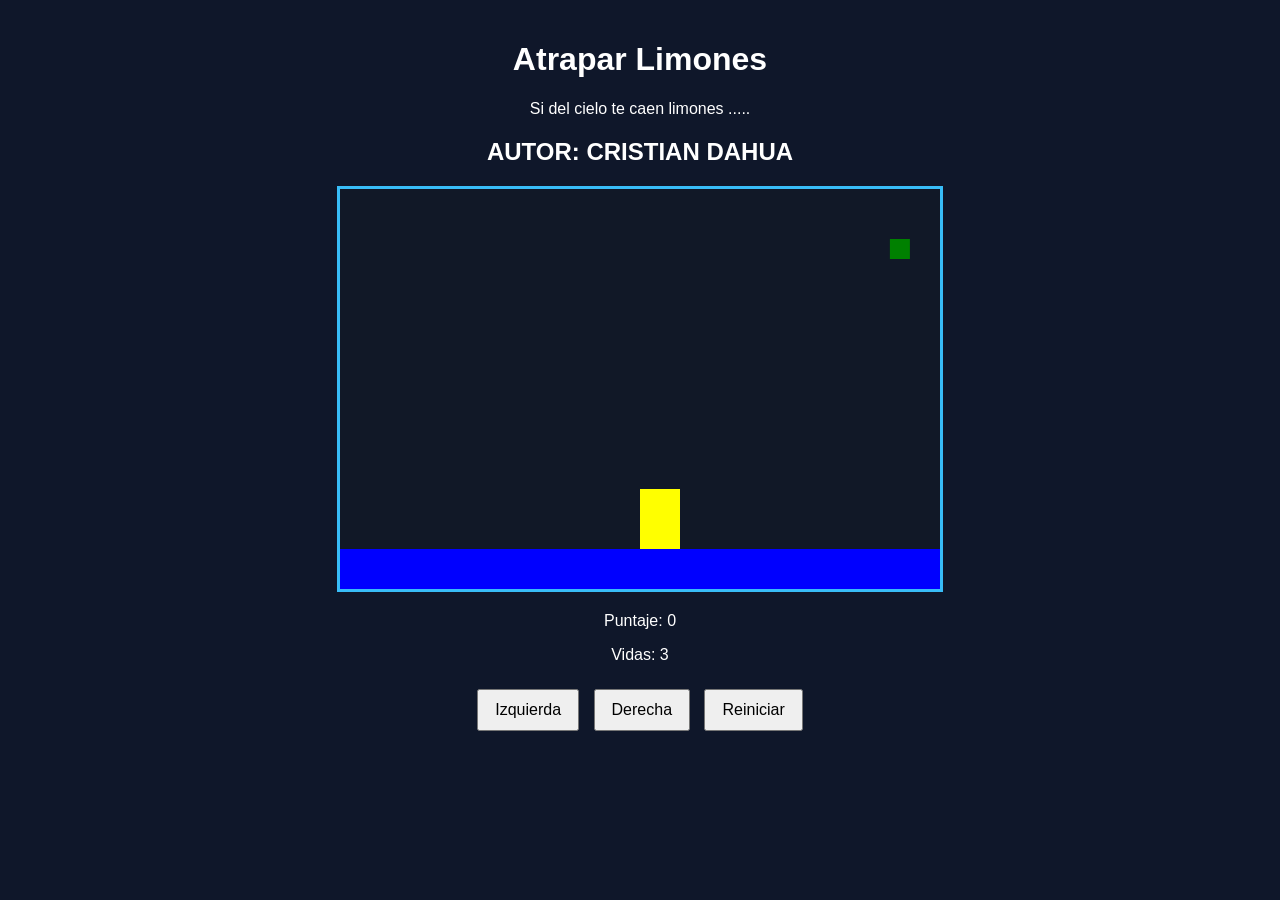
==== index.html @ 19514ef2 "renombrando html principal" ====
<!DOCTYPE html>
<html>
<head>
  <title>Caza Estrellas</title>
  <link rel="stylesheet" href="limones.css">
  <script src="utils.js"></script>
</head>
<body onload="iniciar()">
  <div class="contenedor">
    <h1>Atrapar Limones</h1>
    <p>Si del cielo te caen limones ..... </p>
    <h2>AUTOR: CRISTIAN DAHUA</h2>
    <canvas id="areaJuego" width="600" height="400"></canvas>
    <div class="panel">
      <p>Puntaje: <span id="txtPuntaje">0</span></p>
      <p>Vidas: <span id="txtVidas">3</span></p>
    </div>
    <div class="botones">
      <button onclick="moverIzquierda()">Izquierda</button>
      <button onclick="moverDerecha()">Derecha</button>
      <button onclick="reiniciar();">Reiniciar</button>
    </div>
  </div>
  
  <script src="limones.js"></script>
</body>
</html>
---- limones.css ----
body {
  font-family: Arial, sans-serif;
  background-color: #0f172a;
  color: white;
  text-align: center;
  margin: 0;
  padding: 20px;
}

.contenedor {
  max-width: 800px;
  margin: 0 auto;
}

canvas {
  background-color: #111827;
  border: 3px solid #38bdf8;
  display: block;
  margin: 20px auto;
}

.panel {
  margin: 20px 0;
}

.botones button {
  margin: 5px;
  padding: 10px 16px;
  font-size: 16px;
  cursor: pointer;
}
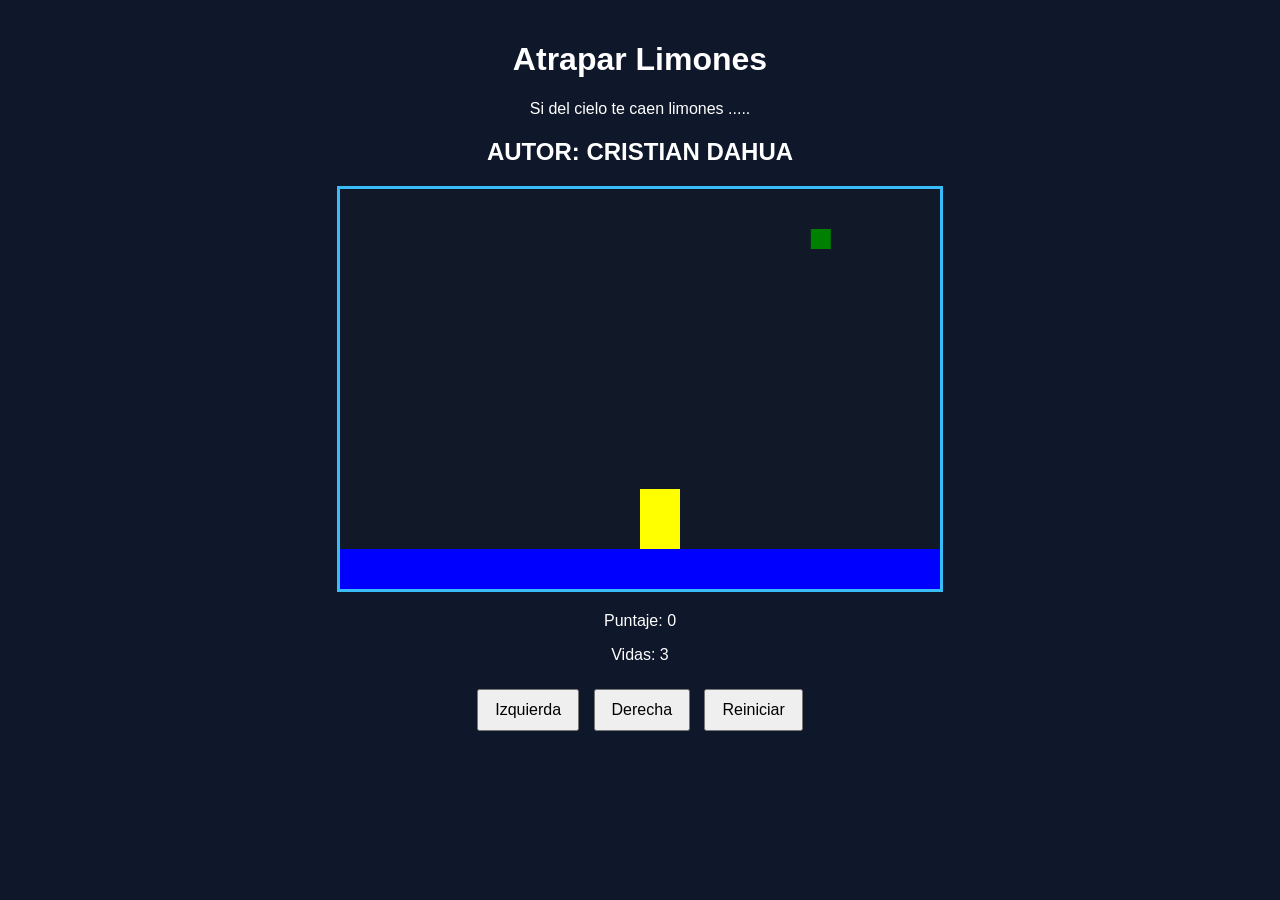
==== commit 93636960: "cambio de titulo de la pagina" ====
--- a/index.html
+++ b/index.html
@@ -1,7 +1,7 @@
 <!DOCTYPE html>
 <html>
 <head>
-  <title>Caza Estrellas</title>
+  <title>Caza Limones</title>
   <link rel="stylesheet" href="limones.css">
   <script src="utils.js"></script>
 </head>
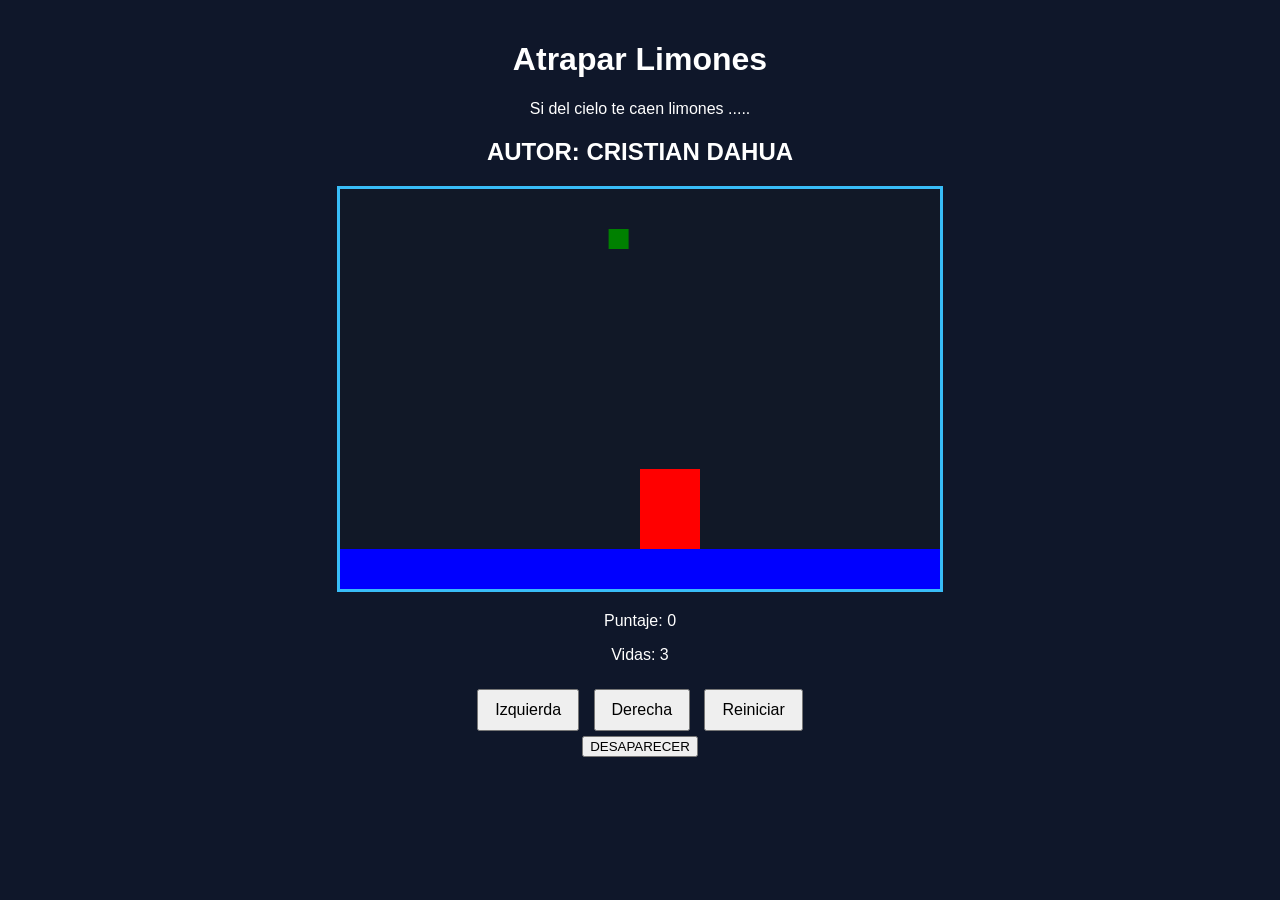
==== commit 5eb8bd9f: "CAMBIOS COLOR Y TAMAÑO PERSONAJE" ====
--- a/index.html
+++ b/index.html
@@ -20,6 +20,7 @@
       <button onclick="moverDerecha()">Derecha</button>
       <button onclick="reiniciar();">Reiniciar</button>
     </div>
+    <button onclick="desaparecerPersonaje()">DESAPARECER</button>
   </div>
   
   <script src="limones.js"></script>
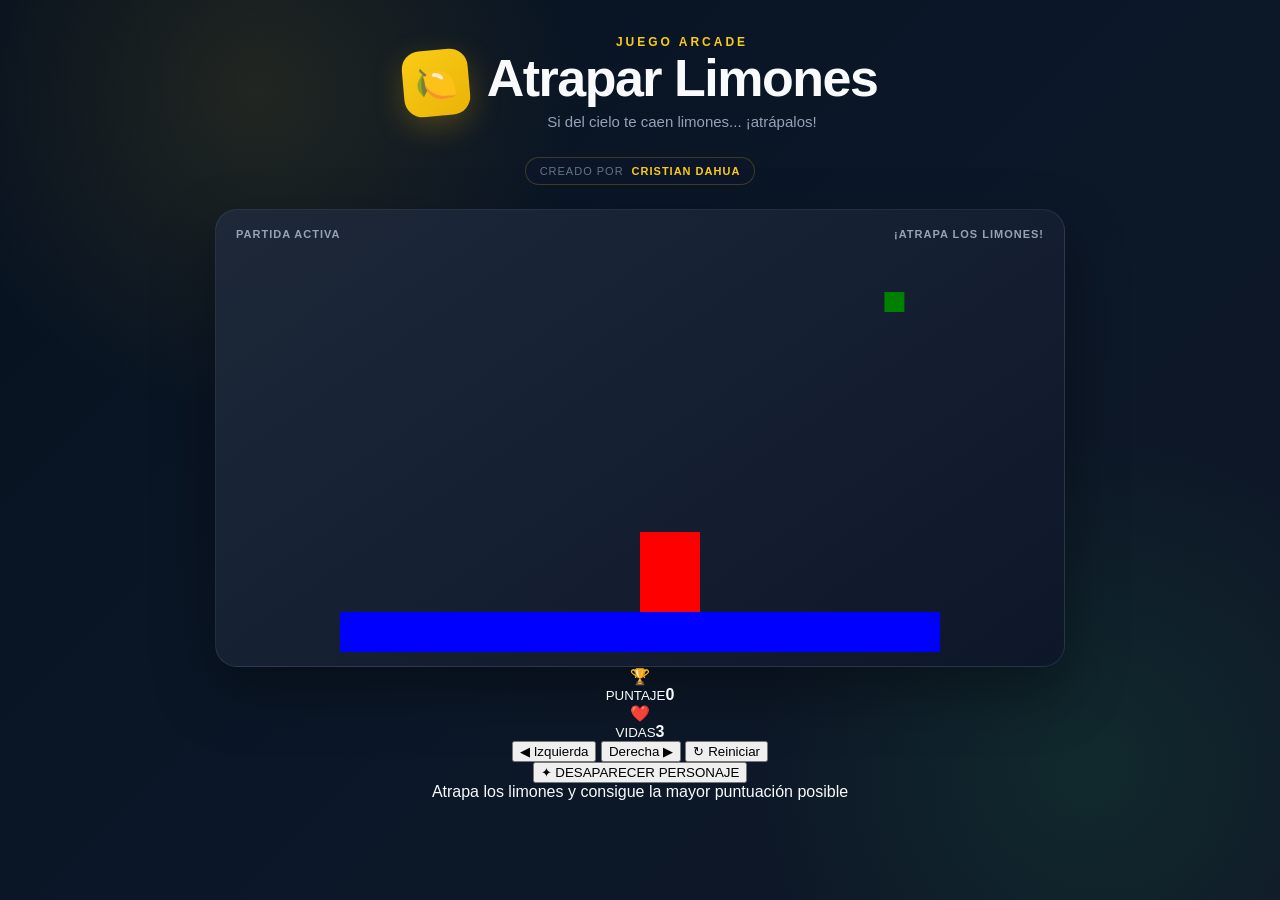
==== commit d2a73bd9: "mejoras visuales con ChatGPT" ====
--- a/index.html
+++ b/index.html
@@ -7,22 +7,51 @@
 </head>
 <body onload="iniciar()">
   <div class="contenedor">
-    <h1>Atrapar Limones</h1>
-    <p>Si del cielo te caen limones ..... </p>
-    <h2>AUTOR: CRISTIAN DAHUA</h2>
-    <canvas id="areaJuego" width="600" height="400"></canvas>
+    <header class="encabezado">
+      <div class="insignia">🍋</div>
+      <div>
+        <p class="etiqueta">JUEGO ARCADE</p>
+        <h1>Atrapar Limones</h1>
+        <p class="subtitulo">Si del cielo te caen limones... ¡atrápalos!</p>
+      </div>
+    </header>
+
+    <div class="autor">
+      <span>CREADO POR</span>
+      <strong>CRISTIAN DAHUA</strong>
+    </div>
+
+    <section class="zona-juego">
+      <div class="barra-superior">
+        <div class="estado"><span class="punto"></span><span>PARTIDA ACTIVA</span></div>
+        <div class="objetivo">¡ATRAPA LOS LIMONES!</div>
+      </div>
+      <canvas id="areaJuego" width="600" height="400"></canvas>
+    </section>
+
     <div class="panel">
-      <p>Puntaje: <span id="txtPuntaje">0</span></p>
-      <p>Vidas: <span id="txtVidas">3</span></p>
+      <div class="marcador">
+        <span class="icono">🏆</span>
+        <div><small>PUNTAJE</small><strong id="txtPuntaje">0</strong></div>
+      </div>
+      <div class="separador"></div>
+      <div class="marcador">
+        <span class="icono">❤️</span>
+        <div><small>VIDAS</small><strong id="txtVidas">3</strong></div>
+      </div>
     </div>
+
     <div class="botones">
-      <button onclick="moverIzquierda()">Izquierda</button>
-      <button onclick="moverDerecha()">Derecha</button>
-      <button onclick="reiniciar();">Reiniciar</button>
+      <button class="btn btn-izquierda" onclick="moverIzquierda()"><span>◀</span> Izquierda</button>
+      <button class="btn btn-derecha" onclick="moverDerecha()">Derecha <span>▶</span></button>
+      <button class="btn btn-reiniciar" onclick="reiniciar();">↻ Reiniciar</button>
     </div>
-    <button onclick="desaparecerPersonaje()">DESAPARECER</button>
+
+    <button class="btn-desaparecer" onclick="desaparecerPersonaje()">✦ DESAPARECER PERSONAJE</button>
+
+    <footer>Atrapa los limones y consigue la mayor puntuación posible</footer>
   </div>
-  
+
   <script src="limones.js"></script>
 </body>
-</html>+</html>
--- a/limones.css
+++ b/limones.css
@@ -1,31 +1,96 @@
+* {
+  box-sizing: border-box;
+}
+
 body {
-  font-family: Arial, sans-serif;
-  background-color: #0f172a;
-  color: white;
+  font-family: "Segoe UI", Arial, sans-serif;
+  background:
+    radial-gradient(circle at 20% 10%, rgba(250,204,21,.10), transparent 25%),
+    radial-gradient(circle at 85% 85%, rgba(34,197,94,.10), transparent 25%),
+    linear-gradient(135deg, #07111f, #0b1728 50%, #101827);
+  color: #f8fafc;
   text-align: center;
   margin: 0;
-  padding: 20px;
+  padding: 35px 18px 45px;
+  min-height: 100vh;
 }
 
 .contenedor {
-  max-width: 800px;
-  margin: 0 auto;
+  width: min(850px, 100%);
+  margin: auto;
 }
 
-canvas {
-  background-color: #111827;
-  border: 3px solid #38bdf8;
-  display: block;
-  margin: 20px auto;
+.encabezado {
+  display: flex;
+  align-items: center;
+  justify-content: center;
+  gap: 18px;
+  margin-bottom: 12px;
 }
 
-.panel {
-  margin: 20px 0;
+.insignia {
+  width: 66px;
+  height: 66px;
+  display: grid;
+  place-items: center;
+  border-radius: 18px;
+  background: linear-gradient(145deg, #facc15, #eab308);
+  box-shadow: 0 10px 30px rgba(234,179,8,.25);
+  font-size: 34px;
+  transform: rotate(-5deg);
 }
 
-.botones button {
-  margin: 5px;
-  padding: 10px 16px;
-  font-size: 16px;
-  cursor: pointer;
+.etiqueta {
+  margin: 0 0 3px;
+  color: #facc15;
+  font-size: 12px;
+  font-weight: 800;
+  letter-spacing: 3px;
+}
+
+h1 {
+  margin: 0;
+  font-size: clamp(34px, 6vw, 52px);
+  line-height: 1;
+  letter-spacing: -1.5px;
+}
+
+.subtitulo {
+  margin: 9px 0 0;
+  color: #94a3b8;
+  font-size: 15px;
+}
+
+.autor {
+  display: inline-flex;
+  gap: 8px;
+  margin: 15px auto 24px;
+  padding: 7px 14px;
+  border: 1px solid rgba(250,204,21,.20);
+  border-radius: 999px;
+  background: rgba(15,23,42,.72);
+  font-size: 11px;
+  letter-spacing: 1px;
+}
+
+.autor span { color: #64748b; }
+.autor strong { color: #facc15; }
+
+.zona-juego {
+  padding: 10px;
+  border-radius: 22px;
+  background: linear-gradient(145deg, rgba(30,41,59,.95), rgba(15,23,42,.95));
+  border: 1px solid rgba(148,163,184,.15);
+  box-shadow: 0 25px 60px rgba(0,0,0,.35);
+}
+
+.barra-superior {
+  display: flex;
+  justify-content: space-between;
+  align-items: center;
+  padding: 8px 10px 12px;
+  color: #94a3b8;
+  font-size: 11px;
+  font-weight: 800;
+  letter-spacing: 1px;
 }
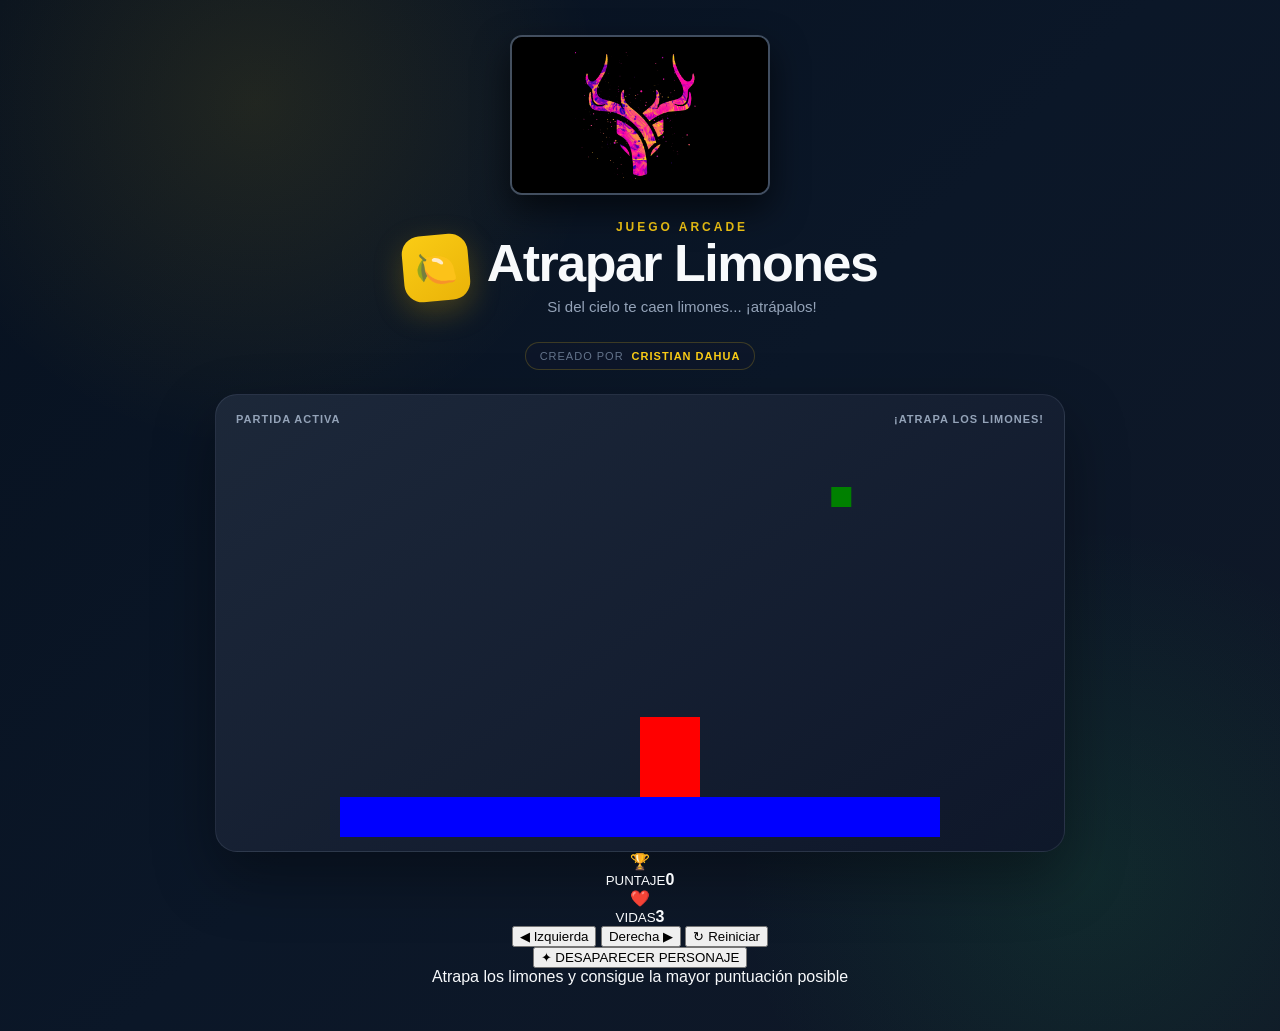
==== commit ad4003e4: "agregar imagen logo" ====
--- a/index.html
+++ b/index.html
@@ -7,6 +7,12 @@
 </head>
 <body onload="iniciar()">
   <div class="contenedor">
+    
+    <!-- NUEVO CONTENEDOR PARA LA IMAGEN DEL CIERVO -->
+    <div class="contenedor-logo">
+      <img src="ciervo.jpg" alt="Logo Ciervo">
+    </div>
+
     <header class="encabezado">
       <div class="insignia">🍋</div>
       <div>
@@ -54,4 +60,4 @@
 
   <script src="limones.js"></script>
 </body>
-</html>
+</html>
--- a/limones.css
+++ b/limones.css
@@ -93,4 +93,23 @@
   font-size: 11px;
   font-weight: 800;
   letter-spacing: 1px;
+}
+
+/* NUEVOS ESTILOS PARA LA IMAGEN DEL CIERVO */
+.contenedor-logo {
+  display: flex;
+  justify-content: center;
+  margin-bottom: 25px;
+  position: relative;
+  z-index: 10;
+}
+
+.contenedor-logo img {
+  width: 260px; /* Ancho ajustado para que parezca una tarjeta */
+  height: 160px;
+  object-fit: cover; /* Asegura que la imagen no se deforme */
+  object-position: center;
+  border-radius: 12px;
+  border: 2px solid rgba(148, 163, 184, 0.4);
+  box-shadow: 0 15px 35px rgba(0, 0, 0, 0.6);
 }
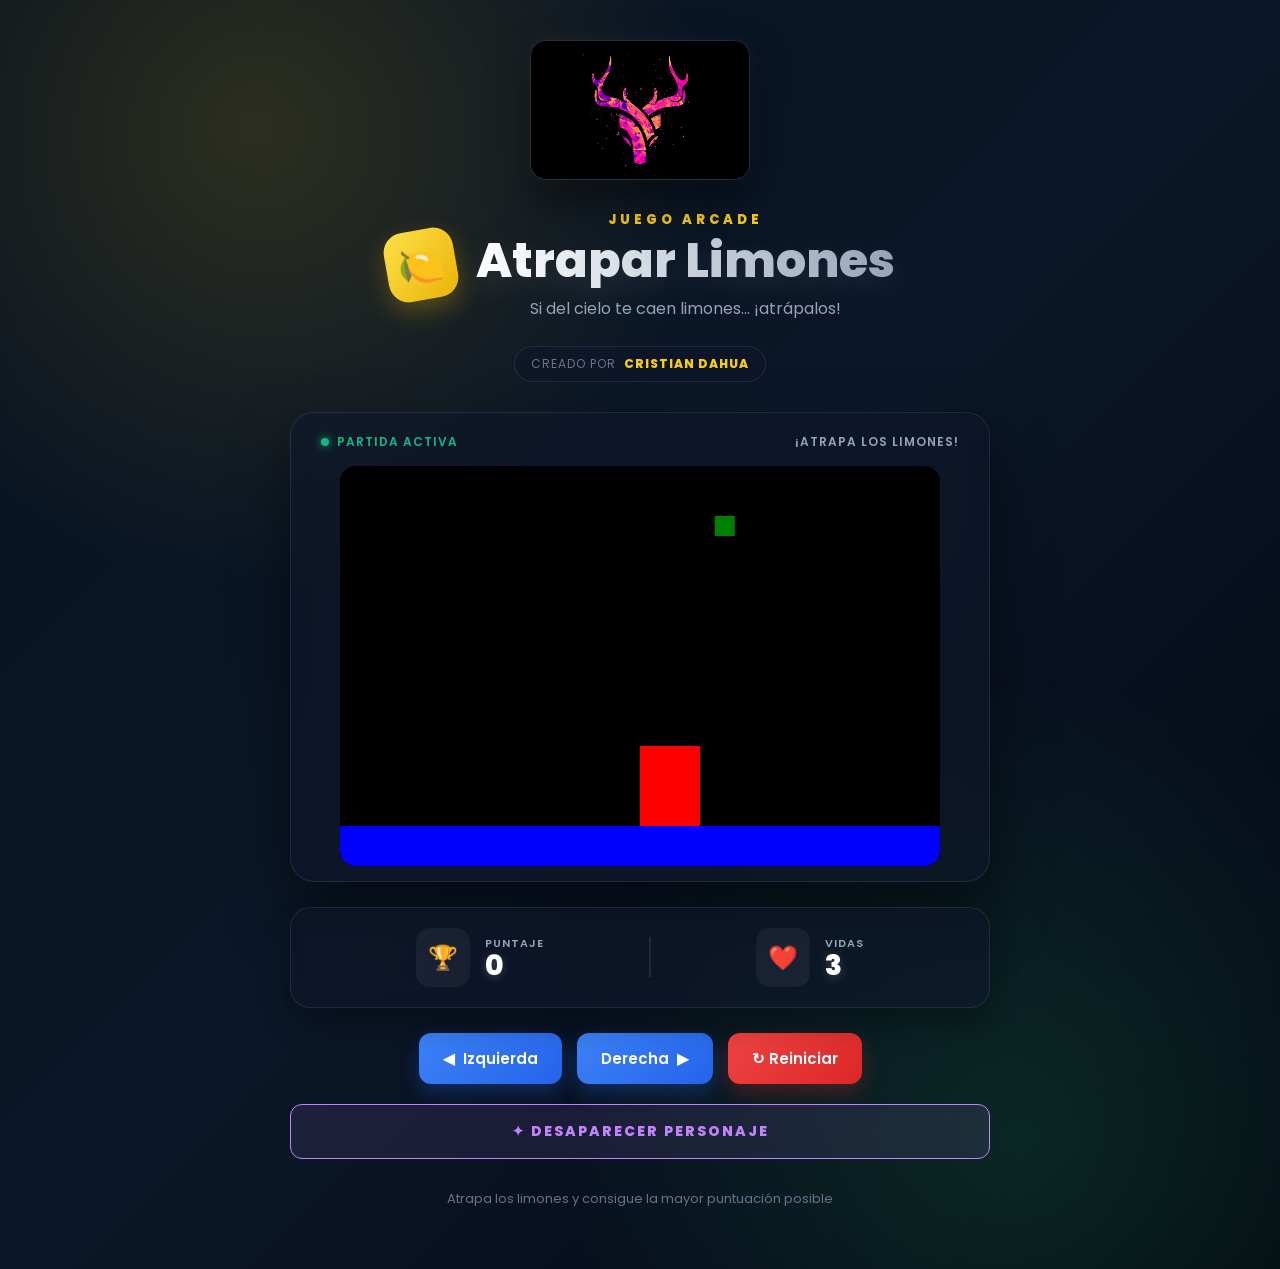
==== commit 8c99704f: "version final mejorada" ====
--- a/index.html
+++ b/index.html
@@ -2,13 +2,15 @@
 <html>
 <head>
   <title>Caza Limones</title>
+  <!-- Fuente moderna añadida -->
+  <link href="https://fonts.googleapis.com/css2?family=Poppins:wght@400;600;800&display=swap" rel="stylesheet">
   <link rel="stylesheet" href="limones.css">
   <script src="utils.js"></script>
 </head>
 <body onload="iniciar()">
   <div class="contenedor">
     
-    <!-- NUEVO CONTENEDOR PARA LA IMAGEN DEL CIERVO -->
+    <!-- CONTENEDOR PARA LA IMAGEN DEL CIERVO -->
     <div class="contenedor-logo">
       <img src="ciervo.jpg" alt="Logo Ciervo">
     </div>
@@ -32,21 +34,24 @@
         <div class="estado"><span class="punto"></span><span>PARTIDA ACTIVA</span></div>
         <div class="objetivo">¡ATRAPA LOS LIMONES!</div>
       </div>
+      <!-- Canvas responsivo -->
       <canvas id="areaJuego" width="600" height="400"></canvas>
     </section>
 
+    <!-- PANEL DE PUNTUACIÓN Y VIDAS -->
     <div class="panel">
       <div class="marcador">
-        <span class="icono">🏆</span>
-        <div><small>PUNTAJE</small><strong id="txtPuntaje">0</strong></div>
+        <div class="icono-contenedor"><span class="icono">🏆</span></div>
+        <div class="info-marcador"><small>PUNTAJE</small><strong id="txtPuntaje">0</strong></div>
       </div>
       <div class="separador"></div>
       <div class="marcador">
-        <span class="icono">❤️</span>
-        <div><small>VIDAS</small><strong id="txtVidas">3</strong></div>
+        <div class="icono-contenedor"><span class="icono">❤️</span></div>
+        <div class="info-marcador"><small>VIDAS</small><strong id="txtVidas">3</strong></div>
       </div>
     </div>
 
+    <!-- CONTROLES -->
     <div class="botones">
       <button class="btn btn-izquierda" onclick="moverIzquierda()"><span>◀</span> Izquierda</button>
       <button class="btn btn-derecha" onclick="moverDerecha()">Derecha <span>▶</span></button>
--- a/limones.css
+++ b/limones.css
@@ -1,115 +1,348 @@
 * {
   box-sizing: border-box;
+  margin: 0;
+  padding: 0;
+}
+
+:root {
+  --primary: #facc15;
+  --bg-dark: #07111f;
+  --glass-bg: rgba(15, 23, 42, 0.6);
+  --glass-border: rgba(148, 163, 184, 0.15);
 }
 
 body {
-  font-family: "Segoe UI", Arial, sans-serif;
-  background:
-    radial-gradient(circle at 20% 10%, rgba(250,204,21,.10), transparent 25%),
-    radial-gradient(circle at 85% 85%, rgba(34,197,94,.10), transparent 25%),
-    linear-gradient(135deg, #07111f, #0b1728 50%, #101827);
+  font-family: 'Poppins', sans-serif;
+  background: 
+    radial-gradient(circle at 20% 10%, rgba(250, 204, 21, 0.15), transparent 30%),
+    radial-gradient(circle at 80% 90%, rgba(34, 197, 94, 0.15), transparent 30%),
+    linear-gradient(135deg, var(--bg-dark), #0b1728 50%, #030712);
   color: #f8fafc;
   text-align: center;
-  margin: 0;
-  padding: 35px 18px 45px;
   min-height: 100vh;
+  padding: 40px 20px;
+  display: flex;
+  justify-content: center;
 }
 
 .contenedor {
-  width: min(850px, 100%);
-  margin: auto;
-}
-
+  width: 100%;
+  max-width: 700px; /* Ancho óptimo para juegos web */
+  margin: 0 auto;
+  animation: fadeIn 0.8s ease-out;
+}
+
+/* ANIMACIÓN DE ENTRADA */
+@keyframes fadeIn {
+  from { opacity: 0; transform: translateY(20px); }
+  to { opacity: 1; transform: translateY(0); }
+}
+
+/* --- LOGO CIERVO --- */
+.contenedor-logo {
+  display: flex;
+  justify-content: center;
+  margin-bottom: 30px;
+  position: relative;
+}
+
+.contenedor-logo img {
+  width: 220px;
+  height: 140px;
+  object-fit: cover;
+  border-radius: 16px;
+  border: 1px solid var(--glass-border);
+  box-shadow: 0 20px 40px rgba(0, 0, 0, 0.5), 0 0 20px rgba(255, 255, 255, 0.05);
+  transition: transform 0.3s ease;
+}
+
+.contenedor-logo img:hover {
+  transform: translateY(-5px);
+}
+
+/* --- ENCABEZADO --- */
 .encabezado {
   display: flex;
   align-items: center;
   justify-content: center;
-  gap: 18px;
-  margin-bottom: 12px;
+  gap: 20px;
+  margin-bottom: 15px;
 }
 
 .insignia {
-  width: 66px;
-  height: 66px;
+  width: 70px;
+  height: 70px;
   display: grid;
   place-items: center;
-  border-radius: 18px;
-  background: linear-gradient(145deg, #facc15, #eab308);
-  box-shadow: 0 10px 30px rgba(234,179,8,.25);
-  font-size: 34px;
-  transform: rotate(-5deg);
+  border-radius: 20px;
+  background: linear-gradient(135deg, #fde047, #eab308);
+  box-shadow: 0 10px 25px rgba(234, 179, 8, 0.3);
+  font-size: 38px;
+  transform: rotate(-10deg);
+  transition: transform 0.3s ease;
+}
+
+.insignia:hover {
+  transform: rotate(0deg) scale(1.1);
 }
 
 .etiqueta {
-  margin: 0 0 3px;
-  color: #facc15;
-  font-size: 12px;
+  color: var(--primary);
+  font-size: 13px;
   font-weight: 800;
-  letter-spacing: 3px;
+  letter-spacing: 4px;
+  margin-bottom: 5px;
+  text-transform: uppercase;
 }
 
 h1 {
-  margin: 0;
-  font-size: clamp(34px, 6vw, 52px);
-  line-height: 1;
-  letter-spacing: -1.5px;
+  font-size: clamp(30px, 6vw, 48px);
+  font-weight: 800;
+  line-height: 1.1;
+  background: linear-gradient(to right, #ffffff, #94a3b8);
+  -webkit-background-clip: text;
+  -webkit-text-fill-color: transparent;
+  text-shadow: 0 10px 30px rgba(255,255,255,0.1);
 }
 
 .subtitulo {
-  margin: 9px 0 0;
   color: #94a3b8;
-  font-size: 15px;
+  font-size: 16px;
+  margin-top: 8px;
+  font-weight: 400;
 }
 
 .autor {
   display: inline-flex;
   gap: 8px;
-  margin: 15px auto 24px;
-  padding: 7px 14px;
-  border: 1px solid rgba(250,204,21,.20);
-  border-radius: 999px;
-  background: rgba(15,23,42,.72);
+  margin: 10px auto 30px;
+  padding: 8px 16px;
+  border: 1px solid var(--glass-border);
+  border-radius: 50px;
+  background: var(--glass-bg);
+  backdrop-filter: blur(10px);
+  font-size: 12px;
+  letter-spacing: 1px;
+}
+
+.autor span { color: #64748b; }
+.autor strong { color: var(--primary); font-weight: 800; }
+
+/* --- ZONA DE JUEGO (CANVAS) --- */
+.zona-juego {
+  padding: 15px;
+  border-radius: 24px;
+  background: var(--glass-bg);
+  backdrop-filter: blur(12px);
+  border: 1px solid var(--glass-border);
+  box-shadow: 0 30px 60px rgba(0, 0, 0, 0.5);
+  margin-bottom: 25px;
+}
+
+.barra-superior {
+  display: flex;
+  justify-content: space-between;
+  align-items: center;
+  padding: 5px 15px 15px;
+}
+
+.estado {
+  display: flex;
+  align-items: center;
+  gap: 8px;
+  font-size: 12px;
+  font-weight: 600;
+  color: #10b981;
+  letter-spacing: 1px;
+}
+
+.punto {
+  width: 8px;
+  height: 8px;
+  background-color: #10b981;
+  border-radius: 50%;
+  box-shadow: 0 0 10px #10b981;
+  animation: parpadeo 1.5s infinite alternate;
+}
+
+@keyframes parpadeo {
+  0% { opacity: 0.4; }
+  100% { opacity: 1; }
+}
+
+.objetivo {
+  font-size: 12px;
+  color: #94a3b8;
+  font-weight: 600;
+  letter-spacing: 1px;
+}
+
+canvas {
+  background-color: #000;
+  border-radius: 16px;
+  display: block;
+  width: 100%;       /* Lo hace responsivo */
+  max-width: 600px;  /* Límite máximo del diseño original */
+  height: auto;
+  margin: 0 auto;
+  box-shadow: inset 0 0 20px rgba(0,0,0,0.8);
+}
+
+/* --- PANEL DE MARCADORES --- */
+.panel {
+  display: flex;
+  justify-content: space-evenly;
+  align-items: center;
+  background: var(--glass-bg);
+  backdrop-filter: blur(10px);
+  border: 1px solid var(--glass-border);
+  border-radius: 20px;
+  padding: 20px;
+  margin-bottom: 25px;
+  box-shadow: 0 15px 30px rgba(0,0,0,0.3);
+}
+
+.marcador {
+  display: flex;
+  align-items: center;
+  gap: 15px;
+  text-align: left;
+}
+
+.icono-contenedor {
+  background: rgba(255, 255, 255, 0.05);
+  padding: 12px;
+  border-radius: 14px;
+  font-size: 24px;
+}
+
+.info-marcador {
+  display: flex;
+  flex-direction: column;
+}
+
+.info-marcador small {
   font-size: 11px;
+  color: #94a3b8;
+  font-weight: 600;
   letter-spacing: 1px;
 }
 
-.autor span { color: #64748b; }
-.autor strong { color: #facc15; }
-
-.zona-juego {
-  padding: 10px;
-  border-radius: 22px;
-  background: linear-gradient(145deg, rgba(30,41,59,.95), rgba(15,23,42,.95));
-  border: 1px solid rgba(148,163,184,.15);
-  box-shadow: 0 25px 60px rgba(0,0,0,.35);
-}
-
-.barra-superior {
-  display: flex;
-  justify-content: space-between;
-  align-items: center;
-  padding: 8px 10px 12px;
-  color: #94a3b8;
-  font-size: 11px;
+.info-marcador strong {
+  font-size: 28px;
   font-weight: 800;
-  letter-spacing: 1px;
-}
-
-/* NUEVOS ESTILOS PARA LA IMAGEN DEL CIERVO */
-.contenedor-logo {
-  display: flex;
+  color: #fff;
+  line-height: 1;
+  text-shadow: 0 2px 10px rgba(255,255,255,0.2);
+}
+
+.separador {
+  width: 2px;
+  height: 40px;
+  background: var(--glass-border);
+}
+
+/* --- BOTONES DE CONTROL --- */
+.botones {
+  display: flex;
+  gap: 15px;
   justify-content: center;
-  margin-bottom: 25px;
-  position: relative;
-  z-index: 10;
-}
-
-.contenedor-logo img {
-  width: 260px; /* Ancho ajustado para que parezca una tarjeta */
-  height: 160px;
-  object-fit: cover; /* Asegura que la imagen no se deforme */
-  object-position: center;
+  flex-wrap: wrap;
+  margin-bottom: 20px;
+}
+
+.btn {
+  font-family: 'Poppins', sans-serif;
+  font-size: 15px;
+  font-weight: 600;
+  padding: 14px 24px;
+  border: none;
   border-radius: 12px;
-  border: 2px solid rgba(148, 163, 184, 0.4);
-  box-shadow: 0 15px 35px rgba(0, 0, 0, 0.6);
+  cursor: pointer;
+  display: flex;
+  align-items: center;
+  gap: 8px;
+  transition: all 0.2s ease;
+  color: white;
+}
+
+.btn:active {
+  transform: scale(0.95);
+}
+
+.btn-izquierda, .btn-derecha {
+  background: linear-gradient(135deg, #3b82f6, #2563eb);
+  box-shadow: 0 8px 20px rgba(37, 99, 235, 0.3);
+}
+
+.btn-izquierda:hover, .btn-derecha:hover {
+  background: linear-gradient(135deg, #60a5fa, #3b82f6);
+  box-shadow: 0 10px 25px rgba(37, 99, 235, 0.5);
+  transform: translateY(-2px);
+}
+
+.btn-reiniciar {
+  background: linear-gradient(135deg, #ef4444, #dc2626);
+  box-shadow: 0 8px 20px rgba(220, 38, 38, 0.3);
+}
+
+.btn-reiniciar:hover {
+  background: linear-gradient(135deg, #f87171, #ef4444);
+  box-shadow: 0 10px 25px rgba(220, 38, 38, 0.5);
+  transform: translateY(-2px);
+}
+
+/* BOTÓN ESPECIAL */
+.btn-desaparecer {
+  width: 100%;
+  font-family: 'Poppins', sans-serif;
+  font-size: 14px;
+  font-weight: 800;
+  letter-spacing: 2px;
+  color: #c084fc;
+  background: rgba(192, 132, 252, 0.1);
+  border: 1px solid #c084fc;
+  border-radius: 12px;
+  padding: 16px;
+  cursor: pointer;
+  transition: all 0.3s ease;
+  margin-bottom: 30px;
+}
+
+.btn-desaparecer:hover {
+  background: #c084fc;
+  color: #fff;
+  box-shadow: 0 10px 25px rgba(192, 132, 252, 0.4);
+  transform: translateY(-2px);
+}
+
+.btn-desaparecer:active {
+  transform: scale(0.98);
+}
+
+/* --- FOOTER --- */
+footer {
+  font-size: 13px;
+  color: #64748b;
+  font-weight: 400;
+  padding-bottom: 20px;
+}
+
+/* --- RESPONSIVIDAD (MÓVILES) --- */
+@media (max-width: 500px) {
+  .panel {
+    flex-direction: column;
+    gap: 15px;
+  }
+  .separador {
+    width: 100%;
+    height: 1px;
+  }
+  .botones {
+    flex-direction: column;
+  }
+  .btn {
+    width: 100%;
+    justify-content: center;
+  }
 }
